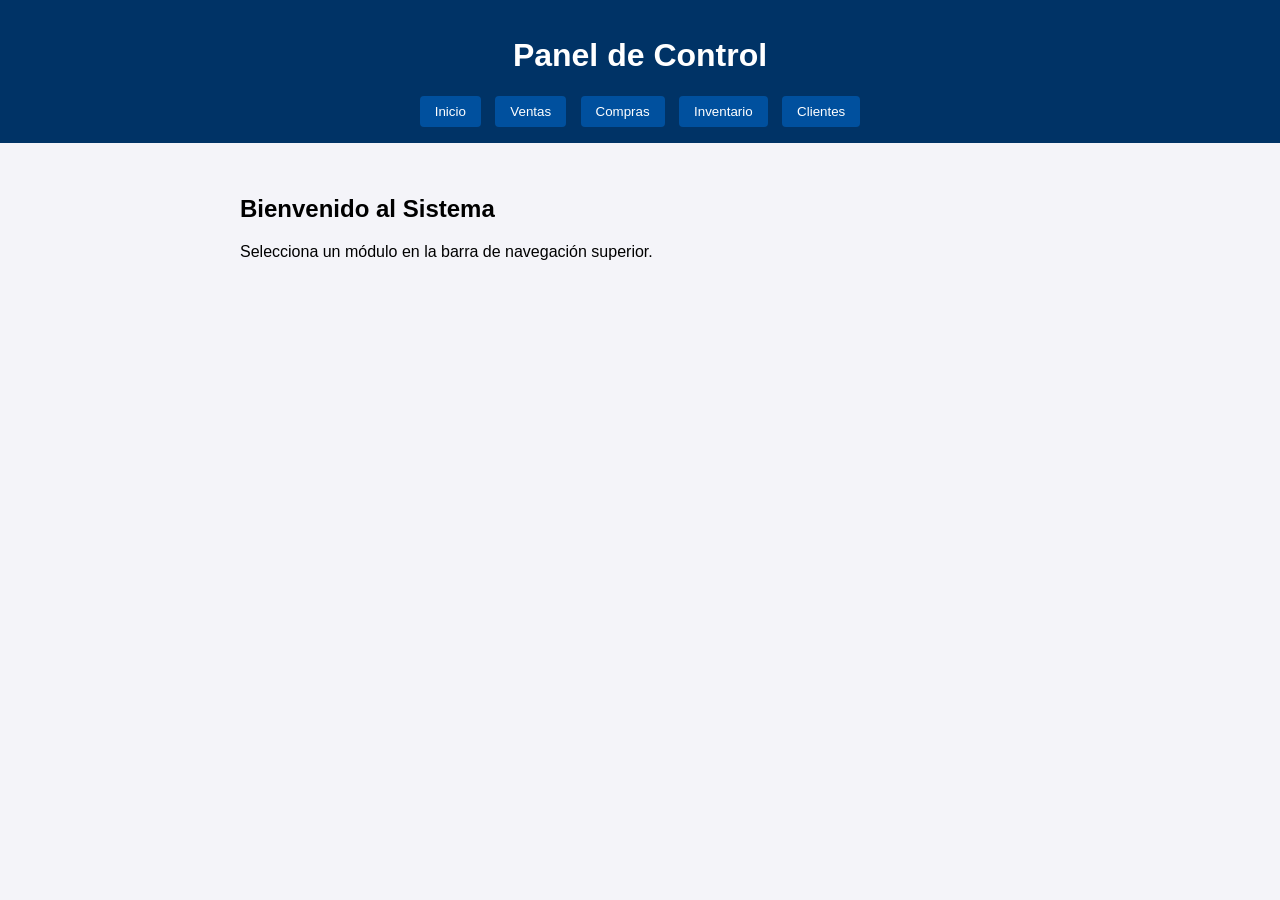
==== index.html @ c0d86451 "Base" ====
<!DOCTYPE html>
<html lang="es">
<head>
    <meta charset="UTF-8">
    <meta name="viewport" content="width=device-width, initial-scale=1.0">
    <title>Sistema de Gestión Empresarial</title>
    <link rel="stylesheet" href="css/style.css">
</head>
<body>
    <header>
        <h1>Panel de Control</h1>
        <nav id="menu-navegacion">
            <button onclick="cargarModulo('inicio')">Inicio</button>
            <button onclick="cargarModulo('ventas')">Ventas</button>
            <button onclick="cargarModulo('compras')">Compras</button>
            <button onclick="cargarModulo('inventario')">Inventario</button>
            <button onclick="cargarModulo('clientes')">Clientes</button>
        </nav>
    </header>

    <main id="contenido-principal">
        <h2>Bienvenido al Sistema</h2>
        <p>Selecciona un módulo en la barra de navegación superior.</p>
    </main>

    <script src="js/app.js"></script>
</body>
</html>
---- css/style.css ----
body {
    font-family: Arial, sans-serif;
    margin: 0;
    padding: 0;
    background-color: #f4f4f9;
}
header {
    background-color: #003366;
    color: white;
    padding: 1rem;
    text-align: center;
}
nav button {
    margin: 0 5px;
    padding: 8px 15px;
    cursor: pointer;
    background-color: #00509e;
    color: white;
    border: none;
    border-radius: 4px;
}
nav button:hover {
    background-color: #0073e6;
}
main {
    padding: 2rem;
    max-width: 800px;
    margin: 0 auto;
}
.modulo-card {
    background: white;
    padding: 20px;
    border-radius: 8px;
    box-shadow: 0 2px 4px rgba(0,0,0,0.1);
}
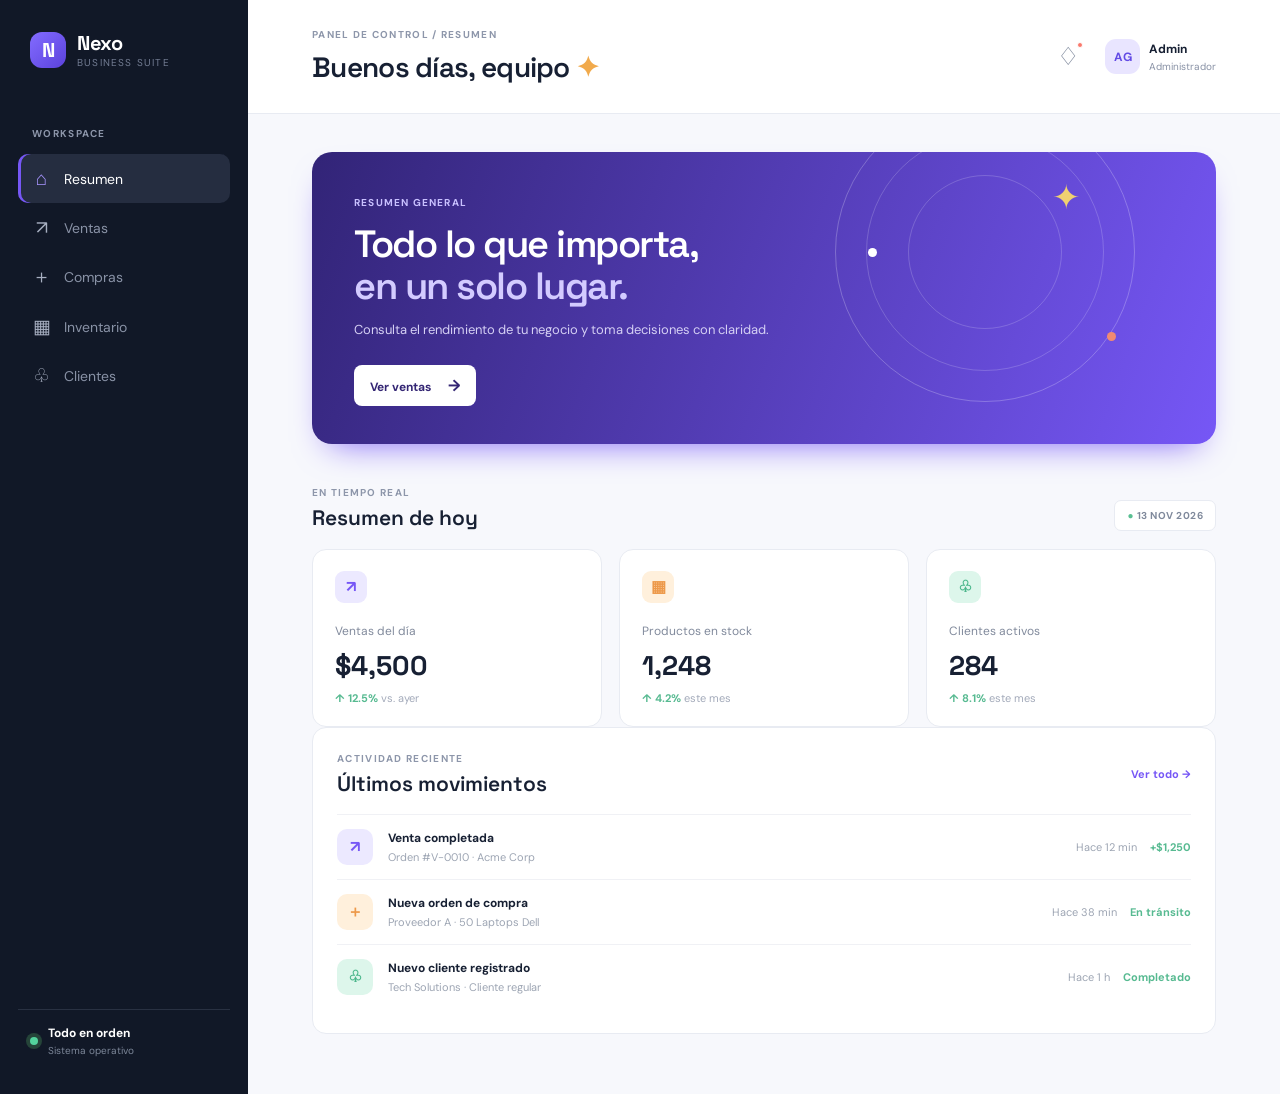
==== commit 8dcd057e: "Para no tumbar mi rama" ====
--- a/index.html
+++ b/index.html
@@ -3,26 +3,89 @@
 <head>
     <meta charset="UTF-8">
     <meta name="viewport" content="width=device-width, initial-scale=1.0">
-    <title>Sistema de Gestión Empresarial</title>
+    <meta name="theme-color" content="#111827">
+    <title>Nexo | Gestión empresarial</title>
+    <link rel="preconnect" href="https://fonts.googleapis.com">
+    <link rel="preconnect" href="https://fonts.gstatic.com" crossorigin>
+    <link href="https://fonts.googleapis.com/css2?family=DM+Sans:wght@400;500;600;700&family=Space+Grotesk:wght@500;600;700&display=swap" rel="stylesheet">
     <link rel="stylesheet" href="css/style.css">
 </head>
 <body>
-    <header>
-        <h1>Panel de Control</h1>
-        <nav id="menu-navegacion">
-            <button onclick="cargarModulo('inicio')">Inicio</button>
-            <button onclick="cargarModulo('ventas')">Ventas</button>
-            <button onclick="cargarModulo('compras')">Compras</button>
-            <button onclick="cargarModulo('inventario')">Inventario</button>
-            <button onclick="cargarModulo('clientes')">Clientes</button>
-        </nav>
-    </header>
+    <div class="app-shell">
+        <aside class="sidebar">
+            <a class="brand" href="#" onclick="cargarModulo('inicio'); return false;">
+                <span class="brand-mark">N</span>
+                <span><strong>Nexo</strong><small>Business Suite</small></span>
+            </a>
 
-    <main id="contenido-principal">
-        <h2>Bienvenido al Sistema</h2>
-        <p>Selecciona un módulo en la barra de navegación superior.</p>
-    </main>
+            <p class="nav-label">Workspace</p>
+            <nav id="menu-navegacion" aria-label="Navegación principal">
+                <button class="nav-button active" data-module="inicio" onclick="cargarModulo('inicio')">
+                    <span class="nav-icon">⌂</span> Resumen
+                </button>
+                <button class="nav-button" data-module="ventas" onclick="cargarModulo('ventas')">
+                    <span class="nav-icon">↗</span> Ventas
+                </button>
+                <button class="nav-button" data-module="compras" onclick="cargarModulo('compras')">
+                    <span class="nav-icon">＋</span> Compras
+                </button>
+                <button class="nav-button" data-module="inventario" onclick="cargarModulo('inventario')">
+                    <span class="nav-icon">▦</span> Inventario
+                </button>
+                <button class="nav-button" data-module="clientes" onclick="cargarModulo('clientes')">
+                    <span class="nav-icon">♧</span> Clientes
+                </button>
+            </nav>
 
+            <div class="sidebar-footer">
+                <span class="status-dot"></span>
+                <span><strong>Todo en orden</strong><small>Sistema operativo</small></span>
+            </div>
+        </aside>
+
+        <div class="main-area">
+            <header class="topbar">
+                <div>
+                    <p class="eyebrow">Panel de control / <span id="breadcrumb">Resumen</span></p>
+                    <h1 id="page-title">Buenos días, equipo <span>✦</span></h1>
+                </div>
+                <div class="topbar-actions">
+                    <button class="icon-button" aria-label="Notificaciones">♢<span class="notification-dot"></span></button>
+                    <div class="user-chip"><span>AG</span><strong>Admin</strong><small>Administrador</small></div>
+                </div>
+            </header>
+
+            <main id="contenido-principal">
+                <section class="welcome-card">
+                    <div>
+                        <span class="section-tag">Resumen general</span>
+                        <h2>Todo lo que importa,<br><em>en un solo lugar.</em></h2>
+                        <p>Consulta el rendimiento de tu negocio y toma decisiones con claridad.</p>
+                        <button class="primary-button" onclick="cargarModulo('ventas')">Ver ventas <span>→</span></button>
+                    </div>
+                    <div class="welcome-orbit" aria-hidden="true"><span>✦</span><i></i><b></b></div>
+                </section>
+
+                <div class="section-heading">
+                    <div><p class="eyebrow">En tiempo real</p><h2>Resumen de hoy</h2></div>
+                    <span class="date-pill">● 13 NOV 2026</span>
+                </div>
+                <section class="stats-grid">
+                    <article class="stat-card stat-purple"><span class="stat-icon">↗</span><p>Ventas del día</p><strong>$4,500</strong><small class="positive">↑ 12.5% <span>vs. ayer</span></small></article>
+                    <article class="stat-card stat-orange"><span class="stat-icon">▦</span><p>Productos en stock</p><strong>1,248</strong><small class="positive">↑ 4.2% <span>este mes</span></small></article>
+                    <article class="stat-card stat-green"><span class="stat-icon">♧</span><p>Clientes activos</p><strong>284</strong><small class="positive">↑ 8.1% <span>este mes</span></small></article>
+                </section>
+                <section class="activity-card">
+                    <div class="section-heading compact"><div><p class="eyebrow">Actividad reciente</p><h2>Últimos movimientos</h2></div><button class="text-button" onclick="cargarModulo('ventas')">Ver todo →</button></div>
+                    <div class="activity-list">
+                        <div class="activity-row"><span class="activity-avatar purple">↗</span><div><strong>Venta completada</strong><p>Orden #V-0010 · Acme Corp</p></div><time>Hace 12 min</time><b class="amount">+$1,250</b></div>
+                        <div class="activity-row"><span class="activity-avatar orange">＋</span><div><strong>Nueva orden de compra</strong><p>Proveedor A · 50 Laptops Dell</p></div><time>Hace 38 min</time><b class="amount">En tránsito</b></div>
+                        <div class="activity-row"><span class="activity-avatar green">♧</span><div><strong>Nuevo cliente registrado</strong><p>Tech Solutions · Cliente regular</p></div><time>Hace 1 h</time><b class="amount">Completado</b></div>
+                    </div>
+                </section>
+            </main>
+        </div>
+    </div>
     <script src="js/app.js"></script>
 </body>
-</html>+</html>
--- a/css/style.css
+++ b/css/style.css
@@ -1,35 +1,26 @@
-body {
-    font-family: Arial, sans-serif;
-    margin: 0;
-    padding: 0;
-    background-color: #f4f4f9;
+:root {
+    --ink: #172033;
+    --muted: #8891a5;
+    --line: #e8ebf2;
+    --surface: #fff;
+    --canvas: #f7f8fc;
+    --purple: #7657f6;
+    --navy: #111827;
 }
-header {
-    background-color: #003366;
-    color: white;
-    padding: 1rem;
-    text-align: center;
-}
-nav button {
-    margin: 0 5px;
-    padding: 8px 15px;
-    cursor: pointer;
-    background-color: #00509e;
-    color: white;
-    border: none;
-    border-radius: 4px;
-}
-nav button:hover {
-    background-color: #0073e6;
-}
-main {
-    padding: 2rem;
-    max-width: 800px;
-    margin: 0 auto;
-}
-.modulo-card {
-    background: white;
-    padding: 20px;
-    border-radius: 8px;
-    box-shadow: 0 2px 4px rgba(0,0,0,0.1);
-}+* { box-sizing: border-box; }
+body { margin: 0; min-width: 320px; background: var(--canvas); color: var(--ink); font-family: "DM Sans", sans-serif; }
+button { font: inherit; }
+.app-shell { display: flex; min-height: 100vh; }
+.sidebar { width: 248px; flex: 0 0 248px; padding: 30px 18px 22px; background: var(--navy); color: #fff; display: flex; flex-direction: column; }
+.brand { display: flex; align-items: center; gap: 11px; color: #fff; text-decoration: none; margin: 0 12px 58px; }
+.brand-mark { display: grid; place-items: center; width: 36px; height: 36px; color: #fff; background: linear-gradient(135deg, #836cff, #5b42dc); border-radius: 12px; font: 700 20px "Space Grotesk"; }
+.brand strong { display: block; font: 700 20px "Space Grotesk"; letter-spacing: -.5px; }.brand small { display: block; color: #737d93; font-size: 10px; letter-spacing: 1.2px; text-transform: uppercase; }
+.nav-label, .eyebrow { color: #8d96aa; font-size: 10px; font-weight: 700; letter-spacing: 1.3px; margin: 0 14px 14px; text-transform: uppercase; }.nav-button { width: 100%; padding: 12px 14px; border: 0; border-radius: 10px; background: transparent; color: #8992a6; cursor: pointer; display: flex; align-items: center; gap: 13px; font-size: 14px; text-align: left; transition: .2s ease; }.nav-button:hover, .nav-button.active { color: #fff; background: #252d40; }.nav-button.active { box-shadow: inset 3px 0 var(--purple); }.nav-icon { width: 19px; color: #a7afc1; font-size: 19px; text-align: center; }.nav-button.active .nav-icon { color: #a895ff; }
+.sidebar-footer { display: flex; gap: 10px; align-items: center; margin-top: auto; padding: 15px 12px; border-top: 1px solid #293142; color: #fff; font-size: 12px; }.sidebar-footer strong, .sidebar-footer small { display: block; }.sidebar-footer small { color: #7d8799; margin-top: 3px; font-size: 10px; }.status-dot { width: 8px; height: 8px; border-radius: 50%; background: #53d39d; box-shadow: 0 0 0 4px #254439; }
+.main-area { width: calc(100% - 248px); }.topbar { min-height: 112px; padding: 28px clamp(24px, 5vw, 72px); background: var(--surface); display: flex; justify-content: space-between; align-items: center; border-bottom: 1px solid var(--line); }.topbar .eyebrow { margin: 0 0 8px; }.topbar h1 { margin: 0; font: 600 clamp(20px, 2.2vw, 28px) "Space Grotesk"; letter-spacing: -.7px; }.topbar h1 span { color: #f1aa4c; }.topbar-actions { display: flex; align-items: center; gap: 20px; }.icon-button { position: relative; border: 0; background: none; color: #7c869a; font-size: 25px; cursor: pointer; }.notification-dot { position: absolute; top: 3px; right: 2px; width: 6px; height: 6px; border-radius: 50%; background: #fa786b; border: 1px solid #fff; }.user-chip { display: grid; grid-template-columns: 35px auto; column-gap: 9px; align-items: center; font-size: 12px; }.user-chip span { grid-row: span 2; display: grid; place-items: center; width: 35px; height: 35px; border-radius: 11px; color: #634be5; background: #e9e5ff; font-weight: 700; }.user-chip strong { font-size: 12px; }.user-chip small { color: var(--muted); font-size: 10px; }
+#contenido-principal { max-width: 1240px; margin: 0 auto; padding: 38px clamp(24px, 5vw, 72px) 60px; }.welcome-card { position: relative; min-height: 250px; overflow: hidden; padding: 38px 42px; border-radius: 20px; color: #fff; background: linear-gradient(110deg, #322477, #7657f6); box-shadow: 0 16px 35px -18px #7657f6; }.welcome-card h2 { margin: 13px 0 10px; font: 600 clamp(25px, 3.2vw, 38px) "Space Grotesk"; letter-spacing: -1.5px; line-height: 1.1; }.welcome-card h2 em { color: #d3cbff; font-style: normal; }.welcome-card p { color: #d5d0f4; font-size: 13px; }.section-tag { color: #c9c1ff; font-size: 10px; font-weight: 700; letter-spacing: 1.2px; text-transform: uppercase; }.primary-button { margin-top: 14px; padding: 10px 16px; border: 0; border-radius: 8px; color: #342674; background: #fff; cursor: pointer; font-size: 12px; font-weight: 700; }.primary-button span { margin-left: 14px; font-size: 16px; }.welcome-orbit { position: absolute; right: 9%; top: -50px; width: 300px; height: 300px; border: 1px solid #ffffff3d; border-radius: 50%; }.welcome-orbit:before, .welcome-orbit:after { content: ""; position: absolute; inset: 30px; border: 1px solid #ffffff2e; border-radius: 50%; }.welcome-orbit:after { inset: 72px; }.welcome-orbit span { position: absolute; right: 54px; top: 72px; color: #efd071; font-size: 34px; }.welcome-orbit i, .welcome-orbit b { position: absolute; width: 9px; height: 9px; border-radius: 50%; background: #fff; }.welcome-orbit i { left: 32px; top: 145px; }.welcome-orbit b { right: 18px; bottom: 60px; background: #f08a72; }
+.section-heading { display: flex; justify-content: space-between; align-items: end; margin: 42px 0 18px; }.section-heading .eyebrow { margin: 0 0 5px; }.section-heading h2 { margin: 0; font: 600 21px "Space Grotesk"; }.date-pill { padding: 8px 12px; border: 1px solid var(--line); border-radius: 7px; color: #7f899b; background: #fff; font-size: 10px; font-weight: 700; letter-spacing: .5px; }.date-pill:first-letter { color: #59bf92; }.stats-grid { display: grid; grid-template-columns: repeat(3, 1fr); gap: 17px; }.stat-card { position: relative; padding: 21px 22px; border: 1px solid var(--line); border-radius: 14px; background: #fff; }.stat-icon { display: grid; place-items: center; width: 32px; height: 32px; margin-bottom: 20px; border-radius: 9px; font-weight: 700; }.stat-card p { margin: 0 0 9px; color: #818a9c; font-size: 12px; }.stat-card strong { display: block; font: 700 27px "Space Grotesk"; }.stat-card small { display: block; margin-top: 8px; color: #57ba91; font-size: 11px; font-weight: 700; }.stat-card small span { color: #a3aaba; font-weight: 400; }.stat-purple .stat-icon { color: #7657f6; background: #ece9ff; }.stat-orange .stat-icon { color: #ed994a; background: #fff0dc; }.stat-green .stat-icon { color: #4ab68b; background: #ddf6eb; }
+.activity-card { padding: 24px; border: 1px solid var(--line); border-radius: 14px; background: #fff; }.section-heading.compact { margin: 0 0 17px; align-items: center; }.text-button { padding: 0; border: 0; color: #7657f6; background: none; cursor: pointer; font-size: 11px; font-weight: 700; }.activity-row { display: grid; grid-template-columns: 38px 1fr auto auto; gap: 13px; align-items: center; padding: 14px 0; border-top: 1px solid #f0f1f5; }.activity-avatar { display: grid; place-items: center; width: 36px; height: 36px; border-radius: 10px; font-weight: 700; }.activity-avatar.purple { color: #7657f6; background: #ece9ff; }.activity-avatar.orange { color: #ed994a; background: #fff0dc; }.activity-avatar.green { color: #4ab68b; background: #ddf6eb; }.activity-row strong { display: block; font-size: 12px; }.activity-row p, .activity-row time { margin: 4px 0 0; color: #9da5b3; font-size: 11px; }.activity-row time { margin: 0; }.amount { color: #57ba91; font-size: 11px; }
+.modulo-card { color: var(--ink); border: 1px solid var(--line); border-radius: 16px; background: #fff; box-shadow: 0 8px 25px #28334b0a; }
+@media (max-width: 760px) { .sidebar { width: 68px; flex-basis: 68px; padding: 22px 10px; }.brand { margin: 0 auto 50px; }.brand > span:last-child, .nav-label, .nav-button:not(.active)::after, .nav-button { font-size: 0; }.nav-button { justify-content: center; padding: 13px 0; }.nav-icon { font-size: 19px; }.sidebar-footer { padding: 14px 0; justify-content: center; }.sidebar-footer > span:last-child { display: none; }.main-area { width: calc(100% - 68px); }.topbar { padding: 22px 20px; }.user-chip strong, .user-chip small { display: none; }.topbar-actions { gap: 6px; } #contenido-principal { padding: 25px 20px 45px; }.welcome-card { padding: 28px; }.welcome-orbit { right: -120px; opacity: .7; }.stats-grid { grid-template-columns: 1fr; }.activity-row { grid-template-columns: 38px 1fr auto; }.activity-row time { display: none; } }
+@media (max-width: 450px) { .topbar h1 { font-size: 19px; }.topbar .eyebrow { font-size: 8px; }.date-pill { display: none; }.welcome-card h2 { font-size: 28px; }.activity-card { padding: 18px 15px; } }
